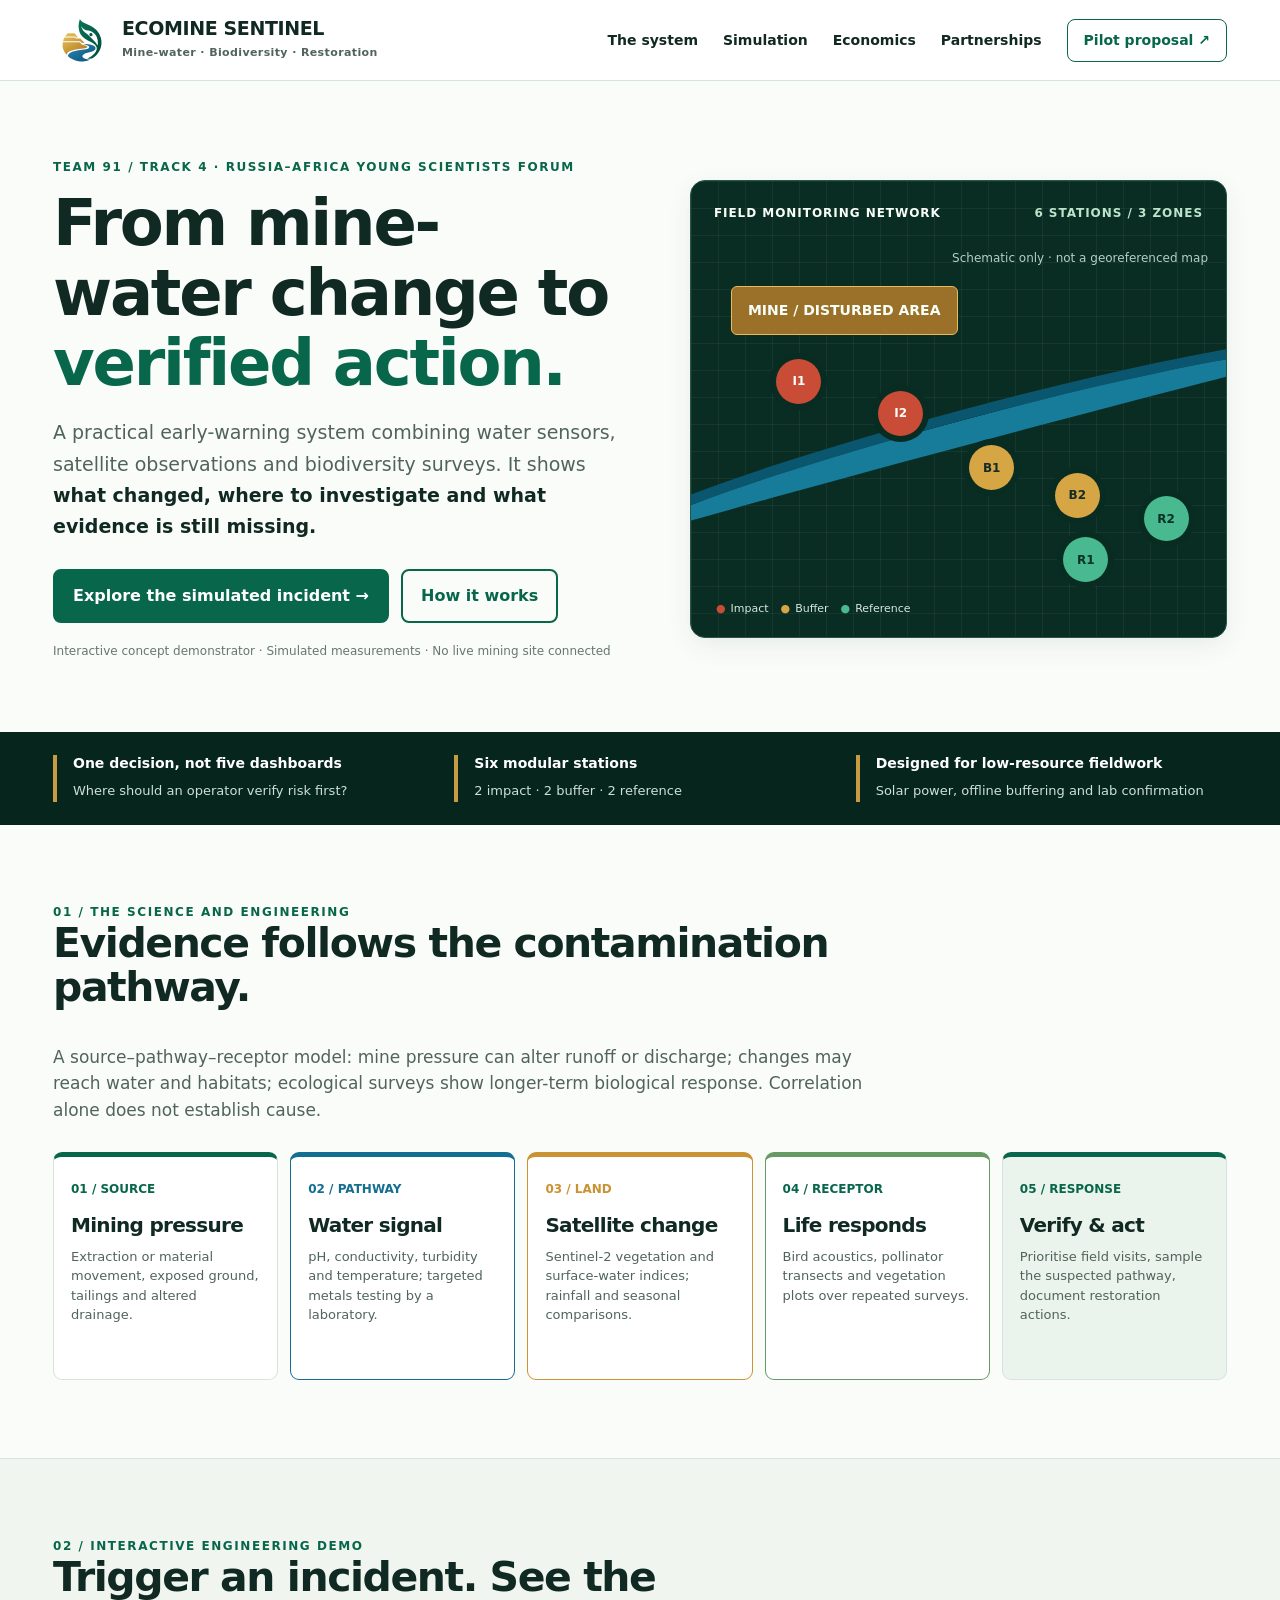
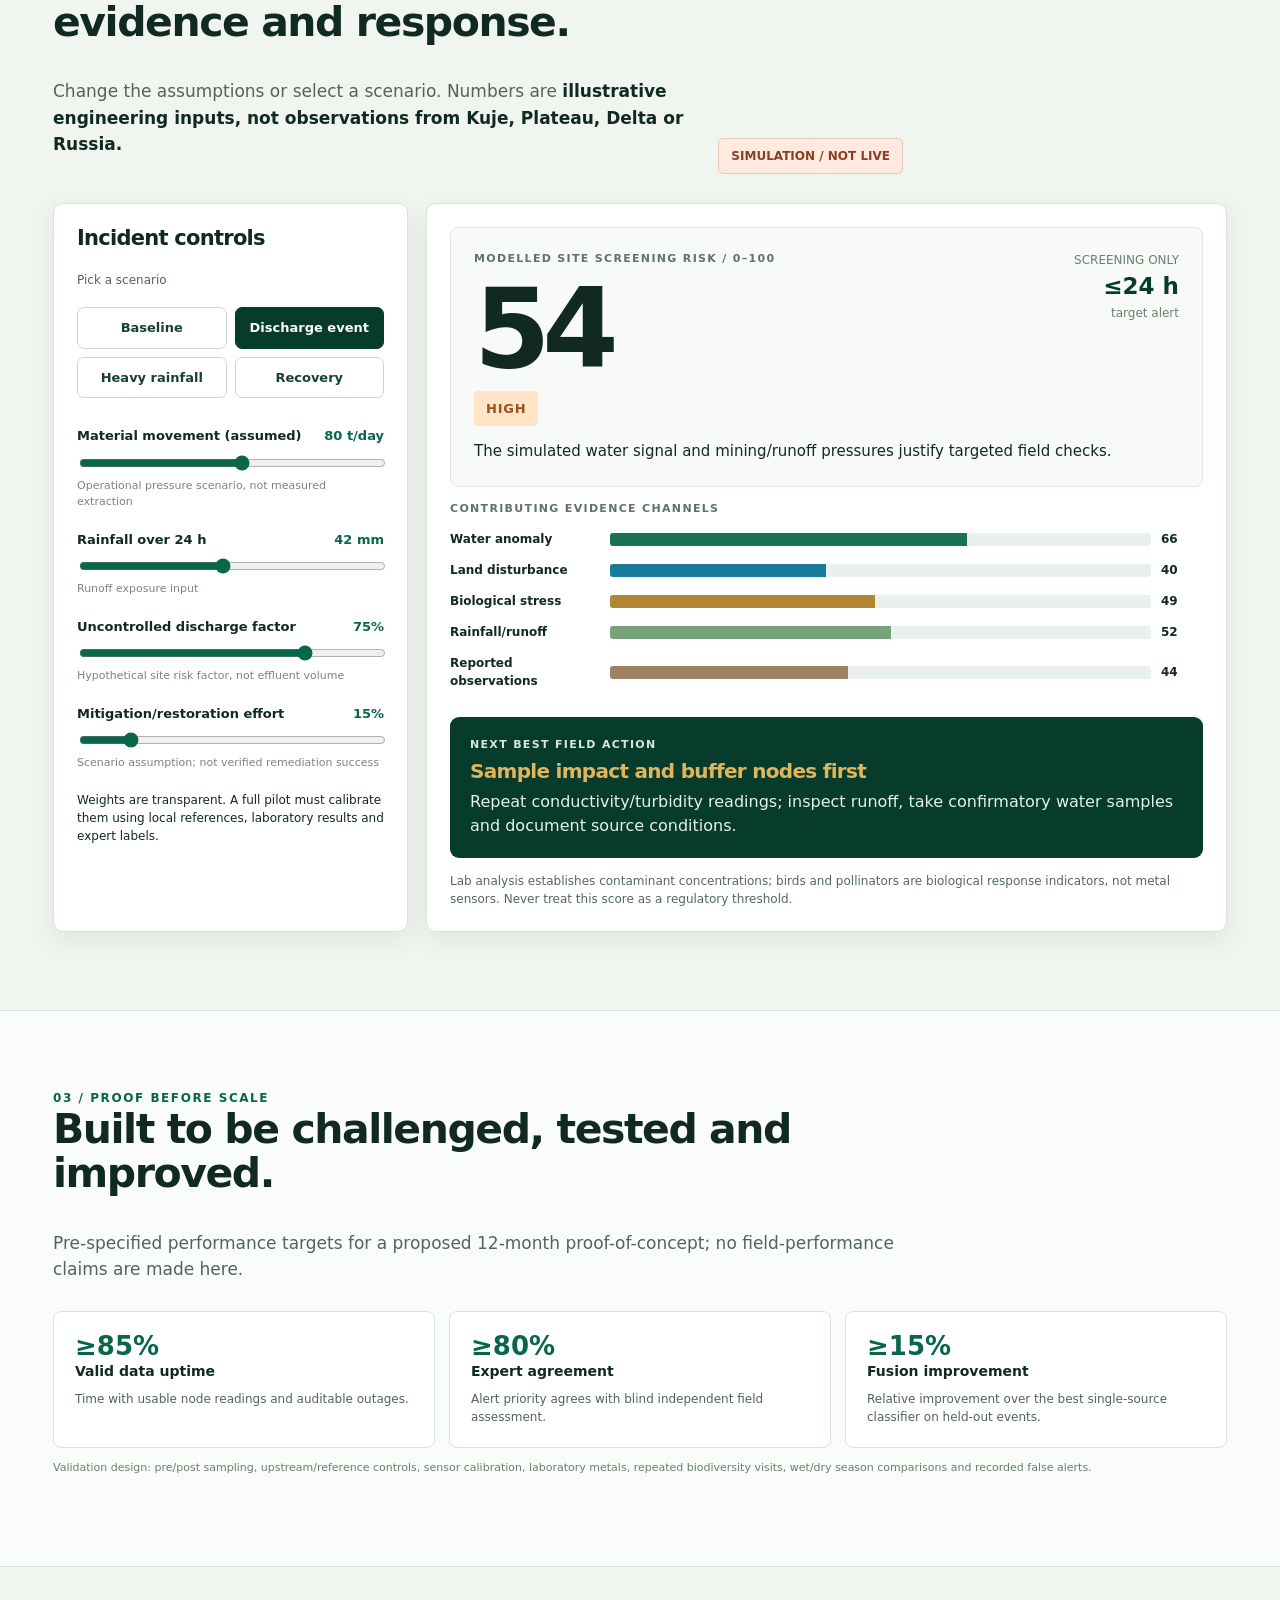
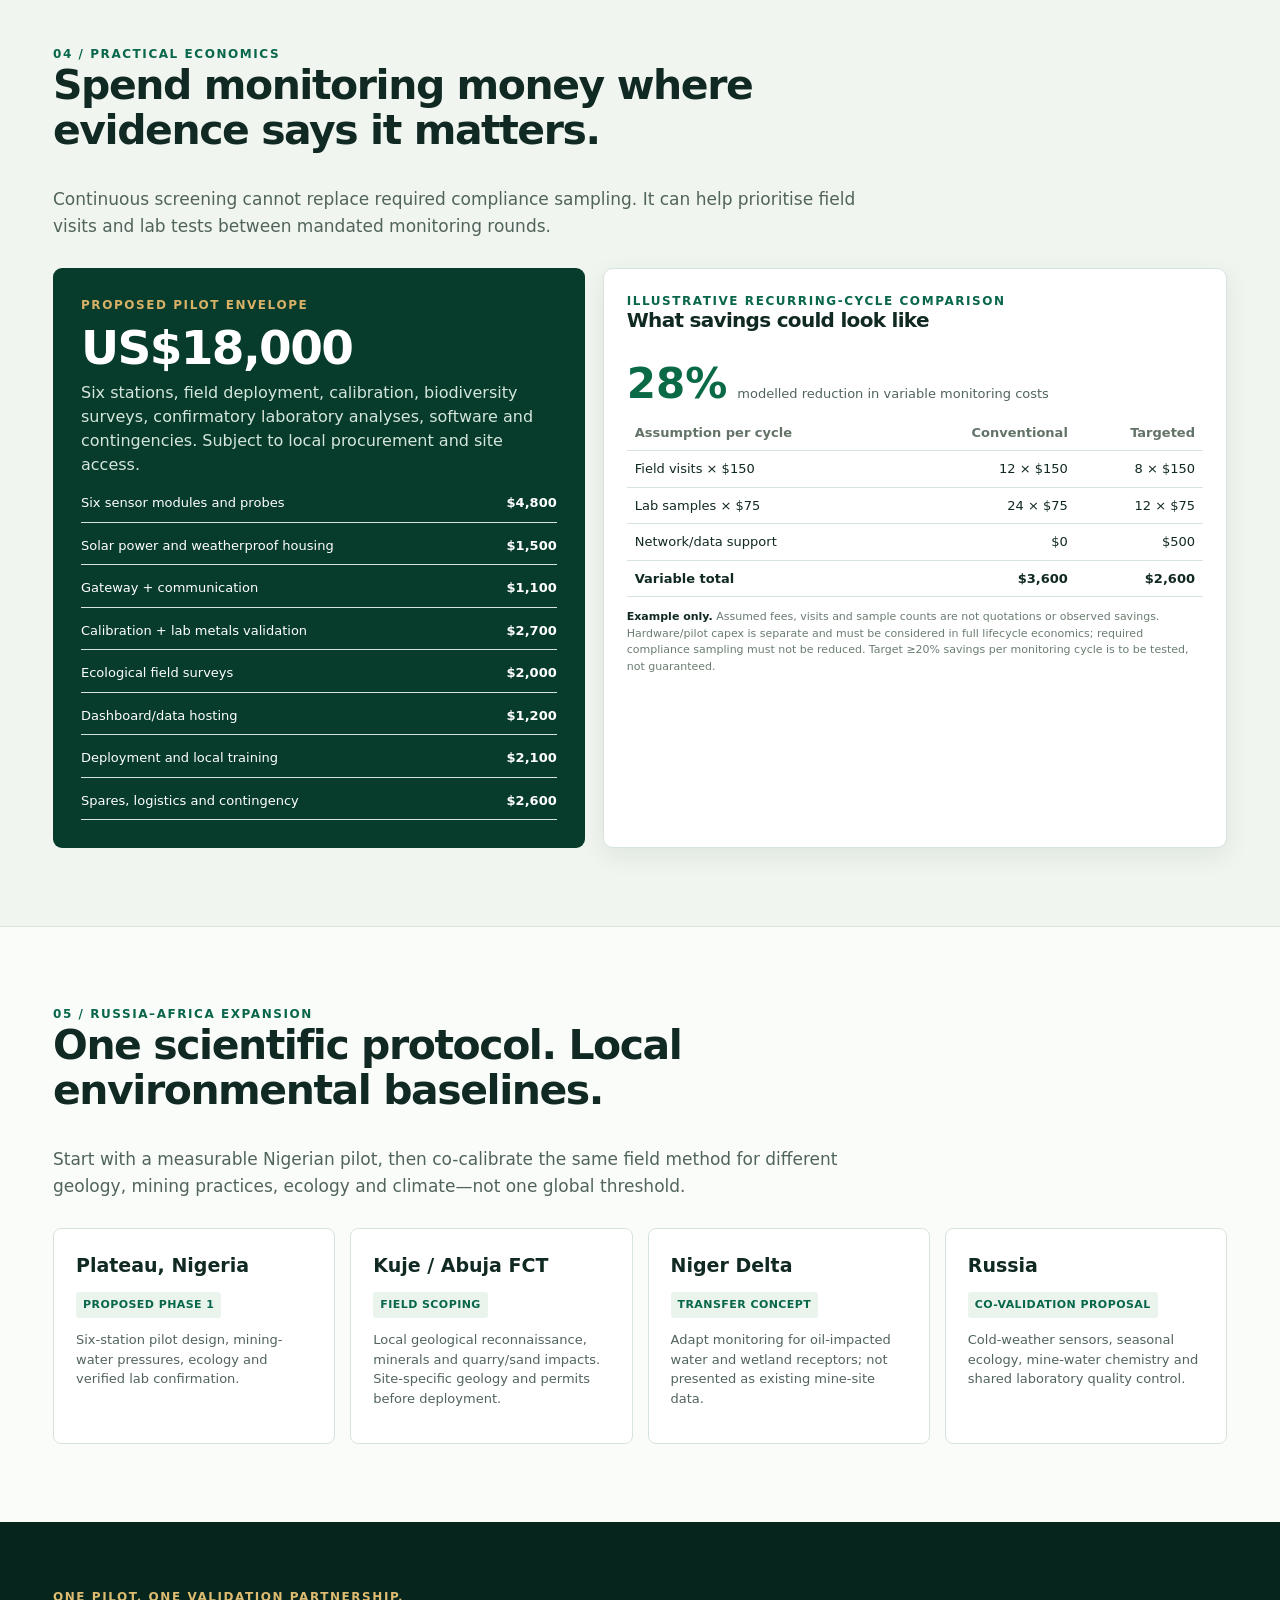
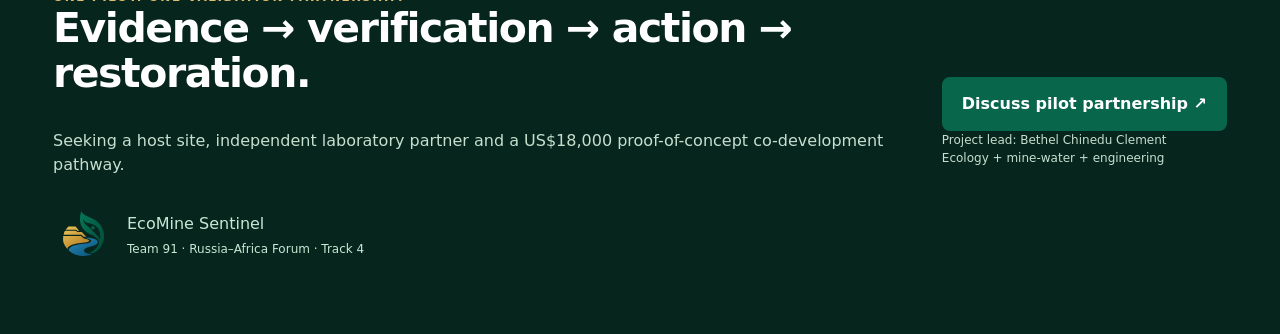
==== eco/index.html @ 43288d8c "Add short /eco path to improved EcoMine Sentinel product experience" ====
<!doctype html>
<html lang="en"><head><meta charset="utf-8"><meta name="viewport" content="width=device-width, initial-scale=1"><meta name="theme-color" content="#063727"><meta name="description" content="EcoMine Sentinel: mine-water, biodiversity and restoration early warning. Explore a transparent simulated pilot incident and validation plan."><title>EcoMine Sentinel | Evidence to Action</title>
<style>
:root{--ink:#112923;--pine:#073b2b;--deep:#06251d;--green:#08664b;--blue:#146d92;--gold:#ca9232;--line:#d7e3dd;--muted:#51645b;--paper:#fafcf9;--wash:#f0f5ef;--white:#fff;--red:#ad4132;--amber:#a56c1a;--shadow:0 8px 26px #092f1c13}
*{box-sizing:border-box}html{scroll-behavior:smooth}body{margin:0;background:var(--paper);color:var(--ink);font:16px/1.5 system-ui,-apple-system,"Segoe UI",sans-serif}button,input,select{font:inherit}button{cursor:pointer}a{color:inherit}h1,h2,h3,p{margin-top:0}h1,h2,h3{letter-spacing:-.035em;line-height:1.09}h1{font-size:clamp(42px,5vw,72px);max-width:800px;font-weight:850}h2{font-size:clamp(31px,3.2vw,46px);font-weight:850}h3{font-size:20px;font-weight:850}p{color:var(--muted)}strong{color:var(--ink)}.wrap{max-width:1230px;margin:auto;padding-left:28px;padding-right:28px}.eyebrow{font-size:12px;color:var(--green);font-weight:850;letter-spacing:.13em;text-transform:uppercase}.skip{position:absolute;top:-50px;left:10px;background:#fff;padding:8px;z-index:100}.skip:focus{top:8px}.header{background:#fff;border-bottom:1px solid var(--line);position:sticky;top:0;z-index:20}.navinner{display:flex;align-items:center;justify-content:space-between;gap:24px;min-height:80px}.brand{display:flex;gap:12px;align-items:center;text-decoration:none}.brandmark{height:57px;width:57px;display:block;object-fit:contain}.brandmark svg{width:100%;height:100%;display:block}.brandname{font-weight:900;letter-spacing:-.02em;font-size:19px;line-height:1.05}.brandsub{display:block;font-size:11px;font-weight:650;color:var(--muted);margin-top:6px;letter-spacing:.035em}.navlinks{display:flex;gap:25px;align-items:center}.navlinks a{font-size:14px;font-weight:760;text-decoration:none}.navlinks a:hover,.navlinks a:focus{color:var(--green)}.navcta{border:1px solid var(--green);padding:10px 16px;border-radius:8px!important;color:var(--green)}.hero{padding-top:77px;padding-bottom:72px;display:grid;grid-template-columns:1.04fr .96fr;gap:55px;align-items:center}.hero h1{margin:13px 0 19px}.hero h1 em{font-style:normal;color:var(--green)}.lead{font-size:19px;line-height:1.65;max-width:610px}.actions{display:flex;flex-wrap:wrap;gap:12px;margin-top:26px}.button{display:inline-flex;align-items:center;justify-content:center;gap:10px;text-decoration:none;border-radius:8px;font-weight:800;border:2px solid var(--green);padding:13px 18px;min-height:50px;transition:.15s ease}.button.primary{color:#fff;background:var(--green)}.button.secondary{background:transparent;color:var(--green)}.button:hover,.button:focus{filter:brightness(.91);transform:translateY(-1px)}.disclosure{font-size:12px;color:#65786b;margin-top:19px}.blueprint{position:relative;background:#092c23;border-radius:15px;min-height:458px;padding:23px;overflow:hidden;color:#f8fff8;border:1px solid #245946;box-shadow:var(--shadow)}.blueprint::before{content:'';position:absolute;inset:0;background-image:linear-gradient(#ffffff0d 1px,transparent 1px),linear-gradient(90deg,#ffffff0d 1px,transparent 1px);background-size:27px 27px}.bphead{position:relative;z-index:1;display:flex;justify-content:space-between;gap:16px;font-size:12px;letter-spacing:.08em;font-weight:760}.bphead span:last-child{color:#bbe5ca}.stream{position:absolute;left:-14%;width:134%;top:52%;height:58px;border-radius:50%;border-top:25px solid #177b9a;transform:rotate(-15deg);box-shadow:0 -10px 0 #0a566e}.minebadge{position:absolute;top:105px;left:40px;background:#9b7028;padding:13px 16px;border:1px solid #e8ba5e;font-weight:850;border-radius:6px;font-size:14px}.node{position:absolute;width:45px;height:45px;border-radius:50%;display:grid;place-items:center;font-weight:900;font-size:12px;box-shadow:0 0 0 6px #082c22}.ni{background:#c84c36}.nb{background:#d6a644;color:#162c26}.nr{background:#49b98f;color:#093326}.i1{left:16%;top:39%}.i2{left:35%;top:46%}.b1{left:52%;top:58%}.b2{left:68%;top:64%}.r1{right:22%;bottom:12%}.r2{right:7%;bottom:21%}.legend{position:absolute;left:25px;bottom:19px;display:flex;gap:12px;flex-wrap:wrap;font-size:11px;color:#d6e9e0}.legend span::before{content:'●';margin-right:5px}.legend .li::before{color:#c84c36}.legend .lb::before{color:#d6a644}.legend .lr::before{color:#49b98f}.bpnote{position:absolute;right:18px;top:68px;color:#b5cfc3;font-size:12px}.strip{background:var(--deep);padding:23px 0}.strip .wrap{display:grid;grid-template-columns:repeat(3,1fr);gap:30px}.stat{color:#fff;border-left:4px solid #c79b42;padding-left:16px}.stat b{display:block;font-size:14px;line-height:1.15;margin-bottom:7px}.stat span{color:#cee1d6;font-size:13px}.section{padding-top:78px;padding-bottom:78px}.sectionhead{max-width:850px;margin-bottom:29px}.sectionhead p{font-size:17px;line-height:1.55}.flow{display:grid;grid-template-columns:repeat(5,minmax(0,1fr));gap:12px}.step{background:#fff;border:1px solid var(--line);border-top:5px solid var(--green);padding:19px 17px 22px;border-radius:9px;min-height:228px}.step .number{font-size:12px;font-weight:900;color:var(--green)}.step h3{margin:15px 0 10px;font-size:20px}.step p{font-size:13px;margin:0}.step.water{border-color:var(--blue)}.step.water .number{color:var(--blue)}.step.land{border-color:var(--gold)}.step.land .number{color:var(--gold)}.step.life{border-color:#659a65}.step.actioncard{background:#eaf3ec}.surface{background:var(--wash);border-top:1px solid var(--line);border-bottom:1px solid var(--line)}.demoheads{display:flex;justify-content:space-between;gap:30px;align-items:end}.pill{background:#ffeadf;color:#8a3f25;border:1px solid #e8c9b8;font-weight:850;padding:8px 12px;border-radius:5px;font-size:12px;white-space:nowrap}.dashboard{display:grid;grid-template-columns:355px 1fr;gap:18px}.panel{background:#fff;border:1px solid var(--line);border-radius:10px;padding:23px;box-shadow:var(--shadow)}.controls h3{font-size:21px}.presetbuttons{display:grid;grid-template-columns:1fr 1fr;gap:8px;margin:18px 0 28px}.presetbuttons button{padding:10px 8px;border:1px solid #c7d7cd;background:#fff;color:#17402f;font-size:13px;font-weight:800;border-radius:7px}.presetbuttons button.active,.presetbuttons button[aria-pressed=true]{background:var(--pine);color:#fff;border-color:var(--pine)}.control{margin-bottom:19px}.control label{display:flex;justify-content:space-between;gap:10px;font-size:13px;font-weight:780;margin-bottom:7px}.control output{color:var(--green);font-weight:900}.control input{width:100%;accent-color:var(--green);cursor:pointer}.control small{display:block;color:#78867d;font-size:11px}.result{display:grid;grid-template-columns:1fr 1fr;gap:14px}.riskmain{border:1px solid #e0e9df;background:#f7faf6;border-radius:8px;padding:23px;grid-column:1/-1;display:grid;grid-template-columns:1fr auto;gap:14px;align-items:start}.resultlabel{font-weight:870;color:#617268;text-transform:uppercase;letter-spacing:.12em;font-size:11px}.score{font-size:clamp(68px,9vw,110px);letter-spacing:-.075em;font-weight:880;line-height:1;margin:6px 0 7px}.level{display:inline-block;border-radius:4px;font-weight:900;font-size:13px;padding:8px 12px;letter-spacing:.06em}.level.low{background:#e4f6ea;color:#0f673e}.level.moderate{background:#fff1c8;color:#8a5d12}.level.high{background:#ffe4c8;color:#9d521b}.level.critical{background:#f8d8d3;color:#a32222}.riskdesc{grid-column:1/-1;font-size:15px;color:var(--ink);margin:0;max-width:690px}.riskkey{font-size:12px;color:#6b7f73;align-self:start;text-align:right}.riskkey strong{display:block;font-size:23px;color:var(--pine)}.barchart{grid-column:1/-1}.metric{display:grid;grid-template-columns:150px 1fr 42px;gap:10px;align-items:center;margin:13px 0;font-size:12px;font-weight:760}.meter{height:13px;background:#eaf0eb;border-radius:3px;overflow:hidden}.meter>i{display:block;height:100%;background:#197350;transition:width .2s}.metric:nth-child(2) .meter>i{background:#197b9a}.metric:nth-child(3) .meter>i{background:#b08632}.metric:nth-child(4) .meter>i{background:#78a378}.metric:nth-child(5) .meter>i{background:#9e8161}.decision{background:#073b2b;color:#fff;padding:20px;border-radius:9px;grid-column:1/-1}.decision h3{color:#e0b55b;margin:7px 0}.decision p{color:#e4f2e9;margin:0}.guardrail{grid-column:1/-1;color:#53685c;font-size:12px;margin:0}.facts{display:grid;grid-template-columns:repeat(3,1fr);gap:14px}.fact{border:1px solid var(--line);background:white;padding:21px;border-radius:8px}.fact b{display:block;font-size:26px;line-height:1;color:var(--green)}.fact strong{font-size:14px}.fact p{font-size:12px;margin:7px 0 0}.econ{display:grid;grid-template-columns:.92fr 1.08fr;gap:18px}.budgettop{background:#073b2b;color:white;border-radius:9px;padding:28px}.budgettop .eyebrow{color:#d8b166}.budgettop h2{font-size:47px;margin:8px 0}.budgettop p{color:#d5e6dc}.rows{display:grid;gap:13px}.budgetrow{display:flex;justify-content:space-between;padding-bottom:9px;border-bottom:1px solid var(--line);gap:15px;font-size:13px}.budgetrow b{white-space:nowrap}.savings{display:flex;align-items:baseline;gap:10px}.savings b{color:#0a6a46;font-size:42px}.savings span{font-size:13px;color:var(--muted)}.comparison{width:100%;border-collapse:collapse;font-size:13px}.comparison th{text-align:left;color:#637368}.comparison th,.comparison td{padding:8px;border-bottom:1px solid var(--line)}.comparison th:not(:first-child),.comparison td:not(:first-child){text-align:right}.footnote{font-size:11px;color:#6a7d70;margin-top:12px}.locations{display:grid;grid-template-columns:repeat(4,1fr);gap:15px}.location{border:1px solid var(--line);background:#fff;padding:22px;border-radius:8px}.location strong{font-size:19px}.location .tag{display:inline-block;font-size:11px;letter-spacing:.04em;font-weight:900;background:#eaf4ed;color:var(--green);padding:5px 7px;border-radius:3px;margin:12px 0}.location p{font-size:13px}.footer{background:var(--deep);padding:66px 0;color:#fff}.footer h2{color:white;max-width:780px}.footer p{color:#c6dfcf}.footgrid{display:grid;grid-template-columns:1fr auto;gap:30px;align-items:center}.footbrand{display:flex;gap:10px;align-items:center;margin-top:27px;color:#c8e7d5}.footbrand svg{height:60px;width:60px}.small{font-size:12px}.printonly{display:none}
@media(max-width:1100px){.flow{grid-template-columns:repeat(3,1fr)}.locations{grid-template-columns:1fr 1fr}.hero{gap:26px}.blueprint{min-height:430px}.navlinks{gap:13px}}@media(max-width:780px){.wrap{padding-left:18px;padding-right:18px}.navinner{min-height:72px}.navlinks{display:none}.hero{padding-top:44px;grid-template-columns:1fr;gap:25px}.hero h1{font-size:clamp(37px,9.5vw,60px)}.blueprint{min-height:370px}.bpnote{display:none}.strip .wrap{grid-template-columns:1fr;gap:20px}.section{padding-top:48px;padding-bottom:50px}.flow,.dashboard,.econ,.locations,.facts{grid-template-columns:1fr}.step{min-height:unset}.demoheads{align-items:start;flex-direction:column}.result{grid-template-columns:1fr}.riskmain{grid-template-columns:1fr auto}.score{font-size:74px}.footgrid{grid-template-columns:1fr}.metric{grid-template-columns:100px 1fr 28px}.brandname{font-size:16px}.brandsub{font-size:10px}.brandmark{width:50px;height:50px}}
@media(prefers-reduced-motion:reduce){html{scroll-behavior:auto}*{transition:none!important}}@media print{.header{position:relative}.presetbuttons,.controls input{display:none}.hero{page-break-after:always}.section{break-inside:avoid}}
</style></head><body>
<a class="skip" href="#main">Skip to content</a><header class="header"><div class="wrap navinner"><a href="#home" class="brand"><div class="brandmark" aria-hidden="true"><svg xmlns="http://www.w3.org/2000/svg" viewBox="0 0 512 512" role="img" aria-label="EcoMine Sentinel leaf, mine and river emblem">
<defs><linearGradient id="gold" x1="0" x2=".8" y1="0" y2="1"><stop stop-color="#EAC65C"/><stop offset="1" stop-color="#B47B22"/></linearGradient><linearGradient id="blue" x1=".15" y1=".1" x2="1" y2="1"><stop stop-color="#2683B1"/><stop offset="1" stop-color="#065074"/></linearGradient><linearGradient id="green" x1="0" y1=".1" x2="1" y2="1"><stop stop-color="#067455"/><stop offset="1" stop-color="#004A3A"/></linearGradient></defs>
<path fill="url(#gold)" fill-rule="evenodd" d="M87 274 L86 312 L90 331 L103 359 L122 383 L128 370 L138 360 L162 347 L203 336 L287 326 L301 322 L309 316 L308 310 L297 303 L263 294 L238 272 L88 272Z M90 263 L242 263 L261 279 L284 279 L246 239 L208 239 L194 229 L103 229 L96 242Z M108 220 L197 220 L211 230 L223 229 L193 191 L131 191Z"/>
<path fill="url(#blue)" fill-rule="evenodd" d="M381 318 L378 313 L366 303 L343 294 L304 288 L269 288 L294 294 L316 303 L325 312 L324 321 L315 329 L296 335 L227 343 L179 354 L159 363 L144 374 L138 381 L133 395 L150 410 L171 423 L196 434 L217 440 L245 444 L268 444 L309 437 L334 427 L315 427 L304 425 L277 415 L265 403 L264 397 L267 389 L274 381 L292 371 L345 357 L366 348 L379 336 L382 328Z"/>
<path fill="url(#green)" fill-rule="evenodd" d="M241 65 L233 94 L230 120 L230 138 L235 169 L241 186 L249 201 L264 220 L282 236 L309 253 L345 271 L370 288 L383 301 L392 317 L393 333 L391 341 L384 356 L373 372 L361 385 L345 398 L331 407 L307 418 L330 420 L350 417 L374 401 L395 381 L412 358 L423 337 L430 317 L435 290 L435 258 L429 228 L414 193 L394 166 L377 150 L355 134 L336 123 L292 104 L268 91 L257 83Z M257 131 L267 145 L279 155 L297 163 L319 167 L342 174 L363 186 L376 198 L387 213 L393 225 L401 252 L403 285 L400 302 L386 279 L377 268 L312 203 L286 182 L272 168 L260 148 L256 134Z M339 188 L332 191 L328 195 L326 206 L330 214 L338 218 L344 218 L349 216 L354 211 L356 202 L350 191Z"/>
</svg></div><div><div class="brandname">ECOMINE SENTINEL</div><span class="brandsub">Mine-water · Biodiversity · Restoration</span></div></a><nav class="navlinks" aria-label="Main navigation"><a href="#system">The system</a><a href="#demo">Simulation</a><a href="#economics">Economics</a><a href="#partnerships">Partnerships</a><a href="#next" class="navcta">Pilot proposal ↗</a></nav></div></header>
<main id="main"><section class="wrap hero" id="home"><div><div class="eyebrow">TEAM 91 / TRACK 4 · RUSSIA–AFRICA YOUNG SCIENTISTS FORUM</div><h1>From mine-water change to <em>verified action.</em></h1><p class="lead">A practical early-warning system combining water sensors, satellite observations and biodiversity surveys. It shows <strong>what changed, where to investigate and what evidence is still missing.</strong></p><div class="actions"><a href="#demo" class="button primary">Explore the simulated incident →</a><a href="#system" class="button secondary">How it works</a></div><div class="disclosure">Interactive concept demonstrator · Simulated measurements · No live mining site connected</div></div><div class="blueprint" role="img" aria-label="Concept plan: two impact nodes near the mine, two buffer nodes and two reference nodes along an illustrative river corridor"><div class="bphead"><span>FIELD MONITORING NETWORK</span><span>6 STATIONS / 3 ZONES</span></div><div class="stream"></div><div class="minebadge">MINE / DISTURBED AREA</div><div class="node ni i1">I1</div><div class="node ni i2">I2</div><div class="node nb b1">B1</div><div class="node nb b2">B2</div><div class="node nr r1">R1</div><div class="node nr r2">R2</div><div class="legend"><span class="li">Impact</span><span class="lb">Buffer</span><span class="lr">Reference</span></div><div class="bpnote">Schematic only · not a georeferenced map</div></div></section>
<div class="strip"><div class="wrap"><div class="stat"><b>One decision, not five dashboards</b><span>Where should an operator verify risk first?</span></div><div class="stat"><b>Six modular stations</b><span>2 impact · 2 buffer · 2 reference</span></div><div class="stat"><b>Designed for low-resource fieldwork</b><span>Solar power, offline buffering and lab confirmation</span></div></div></div>
<section class="wrap section" id="system"><div class="sectionhead"><div class="eyebrow">01 / THE SCIENCE AND ENGINEERING</div><h2>Evidence follows the contamination pathway.</h2><p>A source–pathway–receptor model: mine pressure can alter runoff or discharge; changes may reach water and habitats; ecological surveys show longer-term biological response. Correlation alone does not establish cause.</p></div><div class="flow"><div class="step"><span class="number">01 / SOURCE</span><h3>Mining pressure</h3><p>Extraction or material movement, exposed ground, tailings and altered drainage.</p></div><div class="step water"><span class="number">02 / PATHWAY</span><h3>Water signal</h3><p>pH, conductivity, turbidity and temperature; targeted metals testing by a laboratory.</p></div><div class="step land"><span class="number">03 / LAND</span><h3>Satellite change</h3><p>Sentinel-2 vegetation and surface-water indices; rainfall and seasonal comparisons.</p></div><div class="step life"><span class="number">04 / RECEPTOR</span><h3>Life responds</h3><p>Bird acoustics, pollinator transects and vegetation plots over repeated surveys.</p></div><div class="step actioncard"><span class="number">05 / RESPONSE</span><h3>Verify & act</h3><p>Prioritise field visits, sample the suspected pathway, document restoration actions.</p></div></div></section>
<section class="section surface" id="demo"><div class="wrap"><div class="sectionhead demoheads"><div><div class="eyebrow">02 / INTERACTIVE ENGINEERING DEMO</div><h2>Trigger an incident. See the evidence and response.</h2><p>Change the assumptions or select a scenario. Numbers are <strong>illustrative engineering inputs, not observations from Kuje, Plateau, Delta or Russia.</strong></p></div><span class="pill">SIMULATION / NOT LIVE</span></div><div class="dashboard"><div class="panel controls"><h3>Incident controls</h3><p class="small">Pick a scenario</p><div class="presetbuttons" role="group" aria-label="Simulated scenarios"><button type="button" data-preset="baseline" aria-pressed="false">Baseline</button><button type="button" data-preset="incident" aria-pressed="true" class="active">Discharge event</button><button type="button" data-preset="storm" aria-pressed="false">Heavy rainfall</button><button type="button" data-preset="recovery" aria-pressed="false">Recovery</button></div><div class="control"><label for="activity">Material movement (assumed) <output id="actout">80 t/day</output></label><input id="activity" type="range" min="0" max="150" step="5" value="80"><small>Operational pressure scenario, not measured extraction</small></div><div class="control"><label for="rainfall">Rainfall over 24 h <output id="rainout">42 mm</output></label><input id="rainfall" type="range" min="0" max="90" step="2" value="42"><small>Runoff exposure input</small></div><div class="control"><label for="discharge">Uncontrolled discharge factor <output id="disout">75%</output></label><input id="discharge" type="range" min="0" max="100" step="5" value="75"><small>Hypothetical site risk factor, not effluent volume</small></div><div class="control"><label for="recovery">Mitigation/restoration effort <output id="recout">15%</output></label><input id="recovery" type="range" min="0" max="100" step="5" value="15"><small>Scenario assumption; not verified remediation success</small></div><div class="small">Weights are transparent. A full pilot must calibrate them using local references, laboratory results and expert labels.</div></div>
<div class="panel result" aria-live="polite"><div class="riskmain"><div><div class="resultlabel">Modelled site screening risk / 0–100</div><div class="score" id="score">—</div><span class="level high" id="tier">HIGH</span></div><div class="riskkey">SCREENING ONLY<strong id="clock">≤24 h</strong>target alert</div><p id="interpretation" class="riskdesc">Loading scenario interpretation...</p></div><div class="barchart"><div class="resultlabel">Contributing evidence channels</div><div id="metricbars"></div></div><div class="decision"><div class="resultlabel" style="color:#d5e9d9">NEXT BEST FIELD ACTION</div><h3 id="recommendation">—</h3><p id="proof">—</p></div><p class="guardrail">Lab analysis establishes contaminant concentrations; birds and pollinators are biological response indicators, not metal sensors. Never treat this score as a regulatory threshold.</p></div></div></div></section>
<section class="wrap section" id="validation"><div class="sectionhead"><div class="eyebrow">03 / PROOF BEFORE SCALE</div><h2>Built to be challenged, tested and improved.</h2><p>Pre-specified performance targets for a proposed 12-month proof-of-concept; no field-performance claims are made here.</p></div><div class="facts"><div class="fact"><b>≥85%</b><strong>Valid data uptime</strong><p>Time with usable node readings and auditable outages.</p></div><div class="fact"><b>≥80%</b><strong>Expert agreement</strong><p>Alert priority agrees with blind independent field assessment.</p></div><div class="fact"><b>≥15%</b><strong>Fusion improvement</strong><p>Relative improvement over the best single-source classifier on held-out events.</p></div></div><p class="footnote">Validation design: pre/post sampling, upstream/reference controls, sensor calibration, laboratory metals, repeated biodiversity visits, wet/dry season comparisons and recorded false alerts.</p></section>
<section class="section surface" id="economics"><div class="wrap"><div class="sectionhead"><div class="eyebrow">04 / PRACTICAL ECONOMICS</div><h2>Spend monitoring money where evidence says it matters.</h2><p>Continuous screening cannot replace required compliance sampling. It can help prioritise field visits and lab tests between mandated monitoring rounds.</p></div><div class="econ"><div class="budgettop"><div class="eyebrow">PROPOSED PILOT ENVELOPE</div><h2>US$18,000</h2><p>Six stations, field deployment, calibration, biodiversity surveys, confirmatory laboratory analyses, software and contingencies. Subject to local procurement and site access.</p><div class="rows"><div class="budgetrow"><span>Six sensor modules and probes</span><b>$4,800</b></div><div class="budgetrow"><span>Solar power and weatherproof housing</span><b>$1,500</b></div><div class="budgetrow"><span>Gateway + communication</span><b>$1,100</b></div><div class="budgetrow"><span>Calibration + lab metals validation</span><b>$2,700</b></div><div class="budgetrow"><span>Ecological field surveys</span><b>$2,000</b></div><div class="budgetrow"><span>Dashboard/data hosting</span><b>$1,200</b></div><div class="budgetrow"><span>Deployment and local training</span><b>$2,100</b></div><div class="budgetrow"><span>Spares, logistics and contingency</span><b>$2,600</b></div></div></div><div class="panel"><div class="eyebrow">ILLUSTRATIVE RECURRING-CYCLE COMPARISON</div><h3>What savings could look like</h3><div class="savings"><b>28%</b><span>modelled reduction in variable monitoring costs</span></div><table class="comparison"><thead><tr><th>Assumption per cycle</th><th>Conventional</th><th>Targeted</th></tr></thead><tbody><tr><td>Field visits × $150</td><td>12 × $150</td><td>8 × $150</td></tr><tr><td>Lab samples × $75</td><td>24 × $75</td><td>12 × $75</td></tr><tr><td>Network/data support</td><td>$0</td><td>$500</td></tr><tr><td><strong>Variable total</strong></td><td><strong>$3,600</strong></td><td><strong>$2,600</strong></td></tr></tbody></table><p class="footnote"><strong>Example only.</strong> Assumed fees, visits and sample counts are not quotations or observed savings. Hardware/pilot capex is separate and must be considered in full lifecycle economics; required compliance sampling must not be reduced. Target ≥20% savings per monitoring cycle is to be tested, not guaranteed.</p></div></div></div></section>
<section class="wrap section" id="partnerships"><div class="sectionhead"><div class="eyebrow">05 / RUSSIA–AFRICA EXPANSION</div><h2>One scientific protocol. Local environmental baselines.</h2><p>Start with a measurable Nigerian pilot, then co-calibrate the same field method for different geology, mining practices, ecology and climate—not one global threshold.</p></div><div class="locations"><div class="location"><strong>Plateau, Nigeria</strong><div class="tag">PROPOSED PHASE 1</div><p>Six-station pilot design, mining-water pressures, ecology and verified lab confirmation.</p></div><div class="location"><strong>Kuje / Abuja FCT</strong><div class="tag">FIELD SCOPING</div><p>Local geological reconnaissance, minerals and quarry/sand impacts. Site-specific geology and permits before deployment.</p></div><div class="location"><strong>Niger Delta</strong><div class="tag">TRANSFER CONCEPT</div><p>Adapt monitoring for oil-impacted water and wetland receptors; not presented as existing mine-site data.</p></div><div class="location"><strong>Russia</strong><div class="tag">CO-VALIDATION PROPOSAL</div><p>Cold-weather sensors, seasonal ecology, mine-water chemistry and shared laboratory quality control.</p></div></div></section>
<section class="footer" id="next"><div class="wrap footgrid"><div><div class="eyebrow" style="color:#ddbb70">ONE PILOT. ONE VALIDATION PARTNERSHIP.</div><h2>Evidence → verification → action → restoration.</h2><p>Seeking a host site, independent laboratory partner and a US$18,000 proof-of-concept co-development pathway.</p><div class="footbrand"><div style="height:64px;width:64px"><svg xmlns="http://www.w3.org/2000/svg" viewBox="0 0 512 512" role="img" aria-label="EcoMine Sentinel leaf, mine and river emblem">
<defs><linearGradient id="gold-footer" x1="0" x2=".8" y1="0" y2="1"><stop stop-color="#EAC65C"/><stop offset="1" stop-color="#B47B22"/></linearGradient><linearGradient id="blue-footer" x1=".15" y1=".1" x2="1" y2="1"><stop stop-color="#2683B1"/><stop offset="1" stop-color="#065074"/></linearGradient><linearGradient id="green-footer" x1="0" y1=".1" x2="1" y2="1"><stop stop-color="#067455"/><stop offset="1" stop-color="#004A3A"/></linearGradient></defs>
<path fill="url(#gold-footer)" fill-rule="evenodd" d="M87 274 L86 312 L90 331 L103 359 L122 383 L128 370 L138 360 L162 347 L203 336 L287 326 L301 322 L309 316 L308 310 L297 303 L263 294 L238 272 L88 272Z M90 263 L242 263 L261 279 L284 279 L246 239 L208 239 L194 229 L103 229 L96 242Z M108 220 L197 220 L211 230 L223 229 L193 191 L131 191Z"/>
<path fill="url(#blue-footer)" fill-rule="evenodd" d="M381 318 L378 313 L366 303 L343 294 L304 288 L269 288 L294 294 L316 303 L325 312 L324 321 L315 329 L296 335 L227 343 L179 354 L159 363 L144 374 L138 381 L133 395 L150 410 L171 423 L196 434 L217 440 L245 444 L268 444 L309 437 L334 427 L315 427 L304 425 L277 415 L265 403 L264 397 L267 389 L274 381 L292 371 L345 357 L366 348 L379 336 L382 328Z"/>
<path fill="url(#green-footer)" fill-rule="evenodd" d="M241 65 L233 94 L230 120 L230 138 L235 169 L241 186 L249 201 L264 220 L282 236 L309 253 L345 271 L370 288 L383 301 L392 317 L393 333 L391 341 L384 356 L373 372 L361 385 L345 398 L331 407 L307 418 L330 420 L350 417 L374 401 L395 381 L412 358 L423 337 L430 317 L435 290 L435 258 L429 228 L414 193 L394 166 L377 150 L355 134 L336 123 L292 104 L268 91 L257 83Z M257 131 L267 145 L279 155 L297 163 L319 167 L342 174 L363 186 L376 198 L387 213 L393 225 L401 252 L403 285 L400 302 L386 279 L377 268 L312 203 L286 182 L272 168 L260 148 L256 134Z M339 188 L332 191 L328 195 L326 206 L330 214 L338 218 L344 218 L349 216 L354 211 L356 202 L350 191Z"/>
</svg></div><span>EcoMine Sentinel<br><span class="small">Team 91 · Russia–Africa Forum · Track 4</span></span></div></div><div><a href="mailto:clementsbethel@gmail.com?subject=EcoMine%20Sentinel%20pilot%20partnership" class="button primary">Discuss pilot partnership ↗</a><p class="small">Project lead: Bethel Chinedu Clement<br>Ecology + mine-water + engineering</p></div></div></section></main>
<script>
(()=>{'use strict';
const $=id=>document.getElementById(id);
const el={activity:$('activity'),rainfall:$('rainfall'),discharge:$('discharge'),recovery:$('recovery')};
const presets={baseline:[25,12,10,30],incident:[80,42,75,15],storm:[55,86,40,20],recovery:[45,16,20,82]};
const clamp=n=>Math.max(0,Math.min(100,Math.round(n)));
function render(){const m=+el.activity.value,r=+el.rainfall.value,d=+el.discharge.value,rec=+el.recovery.value;
$('actout').textContent=m+' t/day';$('rainout').textContent=r+' mm';$('disout').textContent=d+'%';$('recout').textContent=rec+'%';
const x={water:clamp(.18*m+.35*r+.54*d-.26*rec),land:clamp(.25*m+.28*r+.16*d-.23*rec),biology:clamp(.22*m+.23*r+.33*d-.20*rec),runoff:clamp(.18*m+.61*r+.20*d-.23*rec),observations:clamp(.15*m+.16*r+.38*d-.19*rec)};
const score=clamp(.40*x.water+.18*x.land+.20*x.biology+.12*x.runoff+.10*x.observations),level=score>=70?'CRITICAL':score>=52?'HIGH':score>=29?'MODERATE':'LOW';
$('score').textContent=score;const tier=$('tier');tier.textContent=level;tier.className='level '+level.toLowerCase();
const readings=[['Water anomaly',x.water],['Land disturbance',x.land],['Biological stress',x.biology],['Rainfall/runoff',x.runoff],['Reported observations',x.observations]];
$('metricbars').innerHTML=readings.map(([name,value])=>'<div class="metric"><span>'+name+'</span><span class="meter"><i style="width:'+value+'%"></i></span><strong>'+value+'</strong></div>').join('');
const decisions={CRITICAL:['Urgent site inspection and controlled sampling','Prioritise the suspected discharge path. Check sensor calibration and take laboratory samples before attributing pollutants.'],HIGH:['Sample impact and buffer nodes first','Repeat conductivity/turbidity readings; inspect runoff, take confirmatory water samples and document source conditions.'],MODERATE:['Repeat buffer-to-reference comparison','Confirm anomalies against rainfall/seasonal baseline before escalating.'],LOW:['Continue scheduled monitoring','Maintain equipment checks and routine biodiversity transects; do not infer remediation success from one score.']};
$('recommendation').textContent=decisions[level][0];$('proof').textContent=decisions[level][1];
$('interpretation').textContent=level==='CRITICAL'?'Multiple stress indicators rise together in this hypothetical scenario. Immediate field verification is prioritised.':level==='HIGH'?'The simulated water signal and mining/runoff pressures justify targeted field checks.':level==='MODERATE'?'There is some divergence from the reference scenario, but a site visit should confirm it.':'The illustrated values are within the demonstration baseline; routine checks continue.';
}
Object.values(el).forEach(i=>i.addEventListener('input',()=>{document.querySelectorAll('[data-preset]').forEach(b=>{b.classList.remove('active');b.setAttribute('aria-pressed','false')});render()}));
document.querySelectorAll('[data-preset]').forEach(b=>b.addEventListener('click',()=>{const vals=presets[b.dataset.preset];['activity','rainfall','discharge','recovery'].forEach((k,i)=>el[k].value=vals[i]);document.querySelectorAll('[data-preset]').forEach(c=>{const active=c===b;c.classList.toggle('active',active);c.setAttribute('aria-pressed',String(active))});render()}));render();})();
</script></body></html>
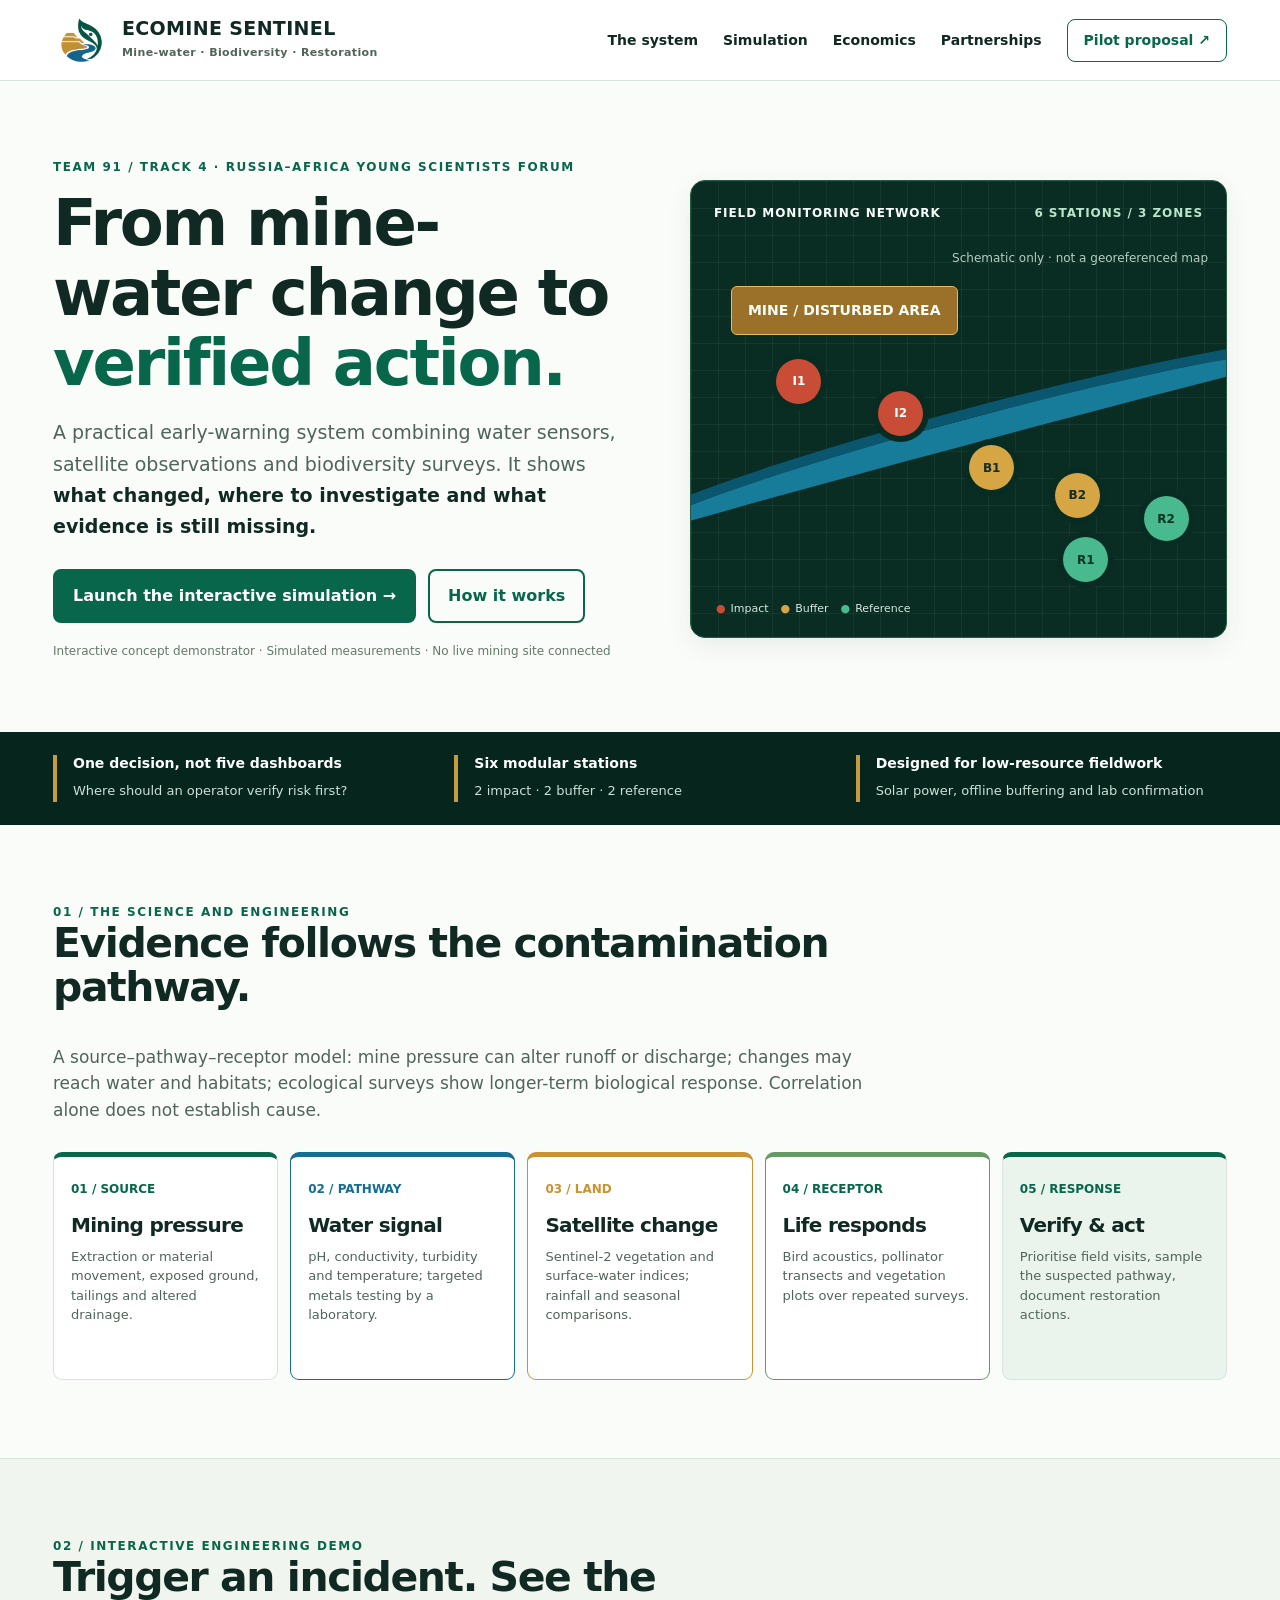
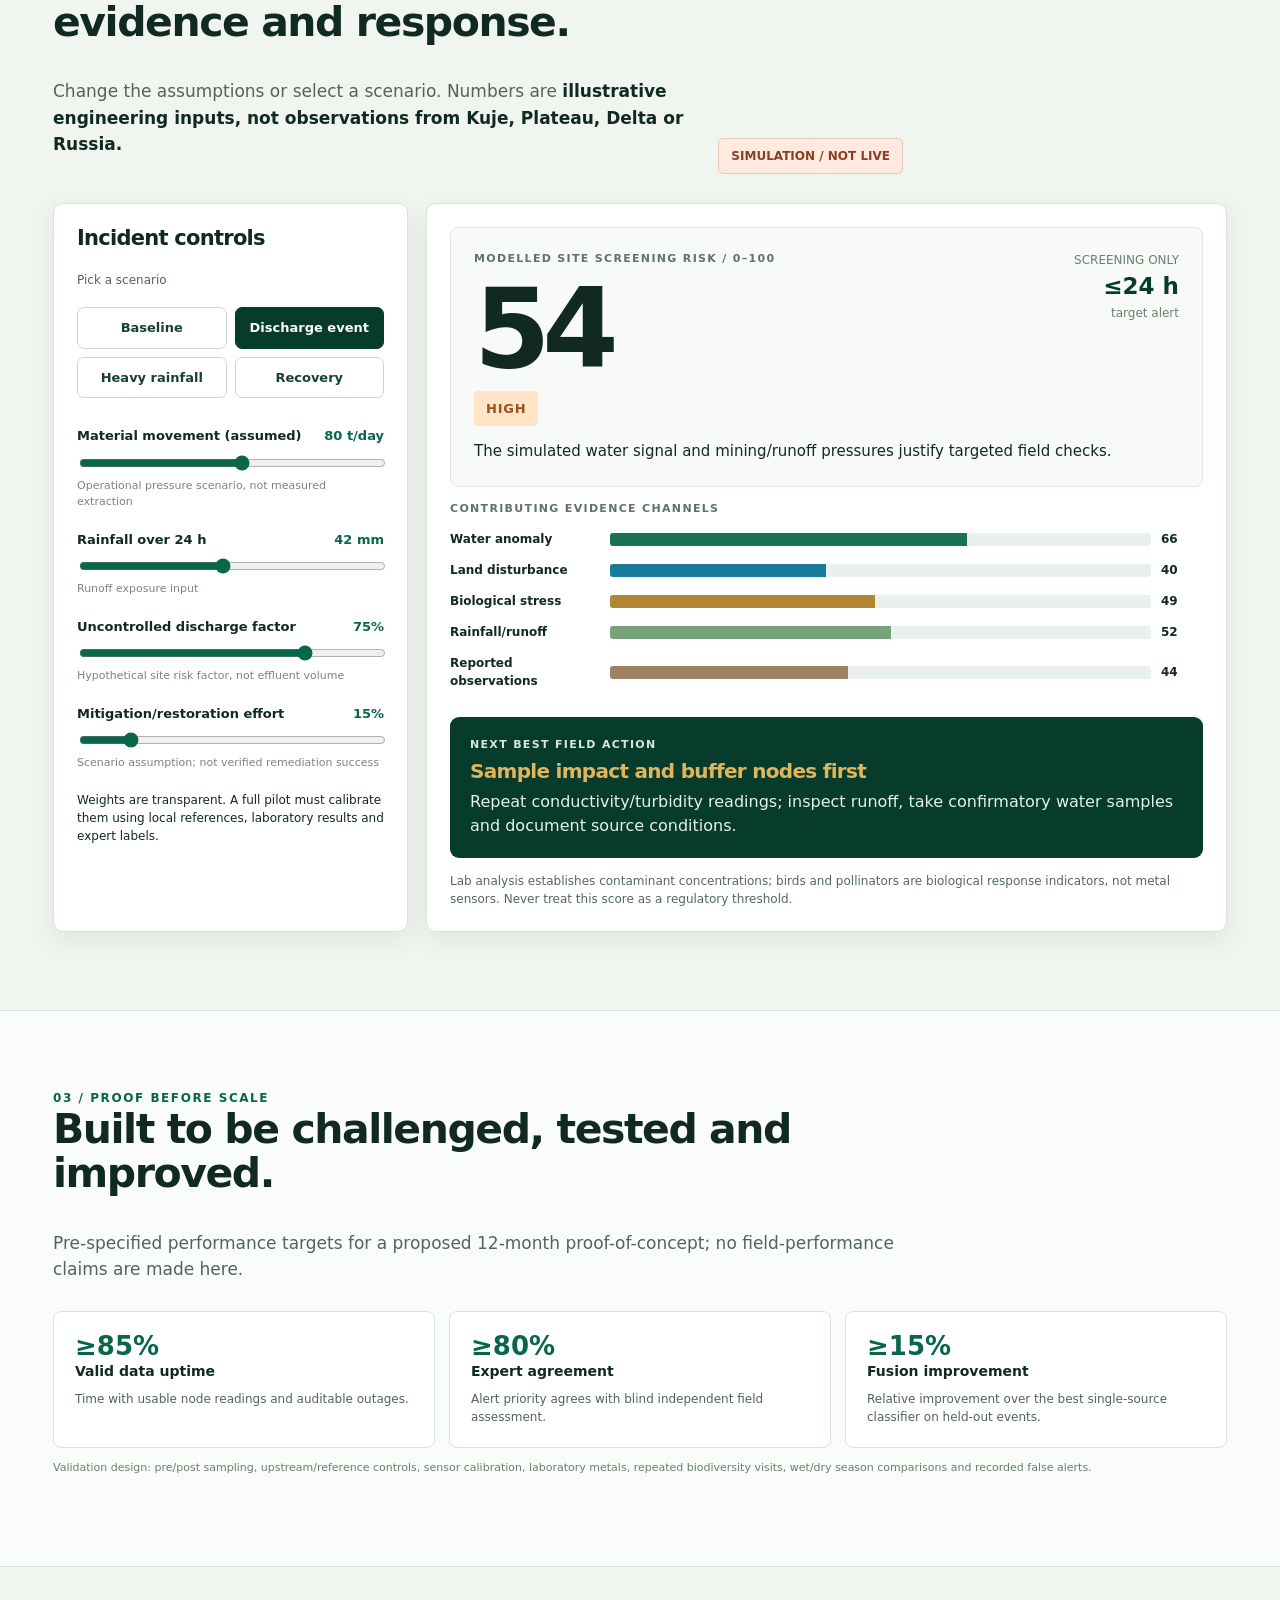
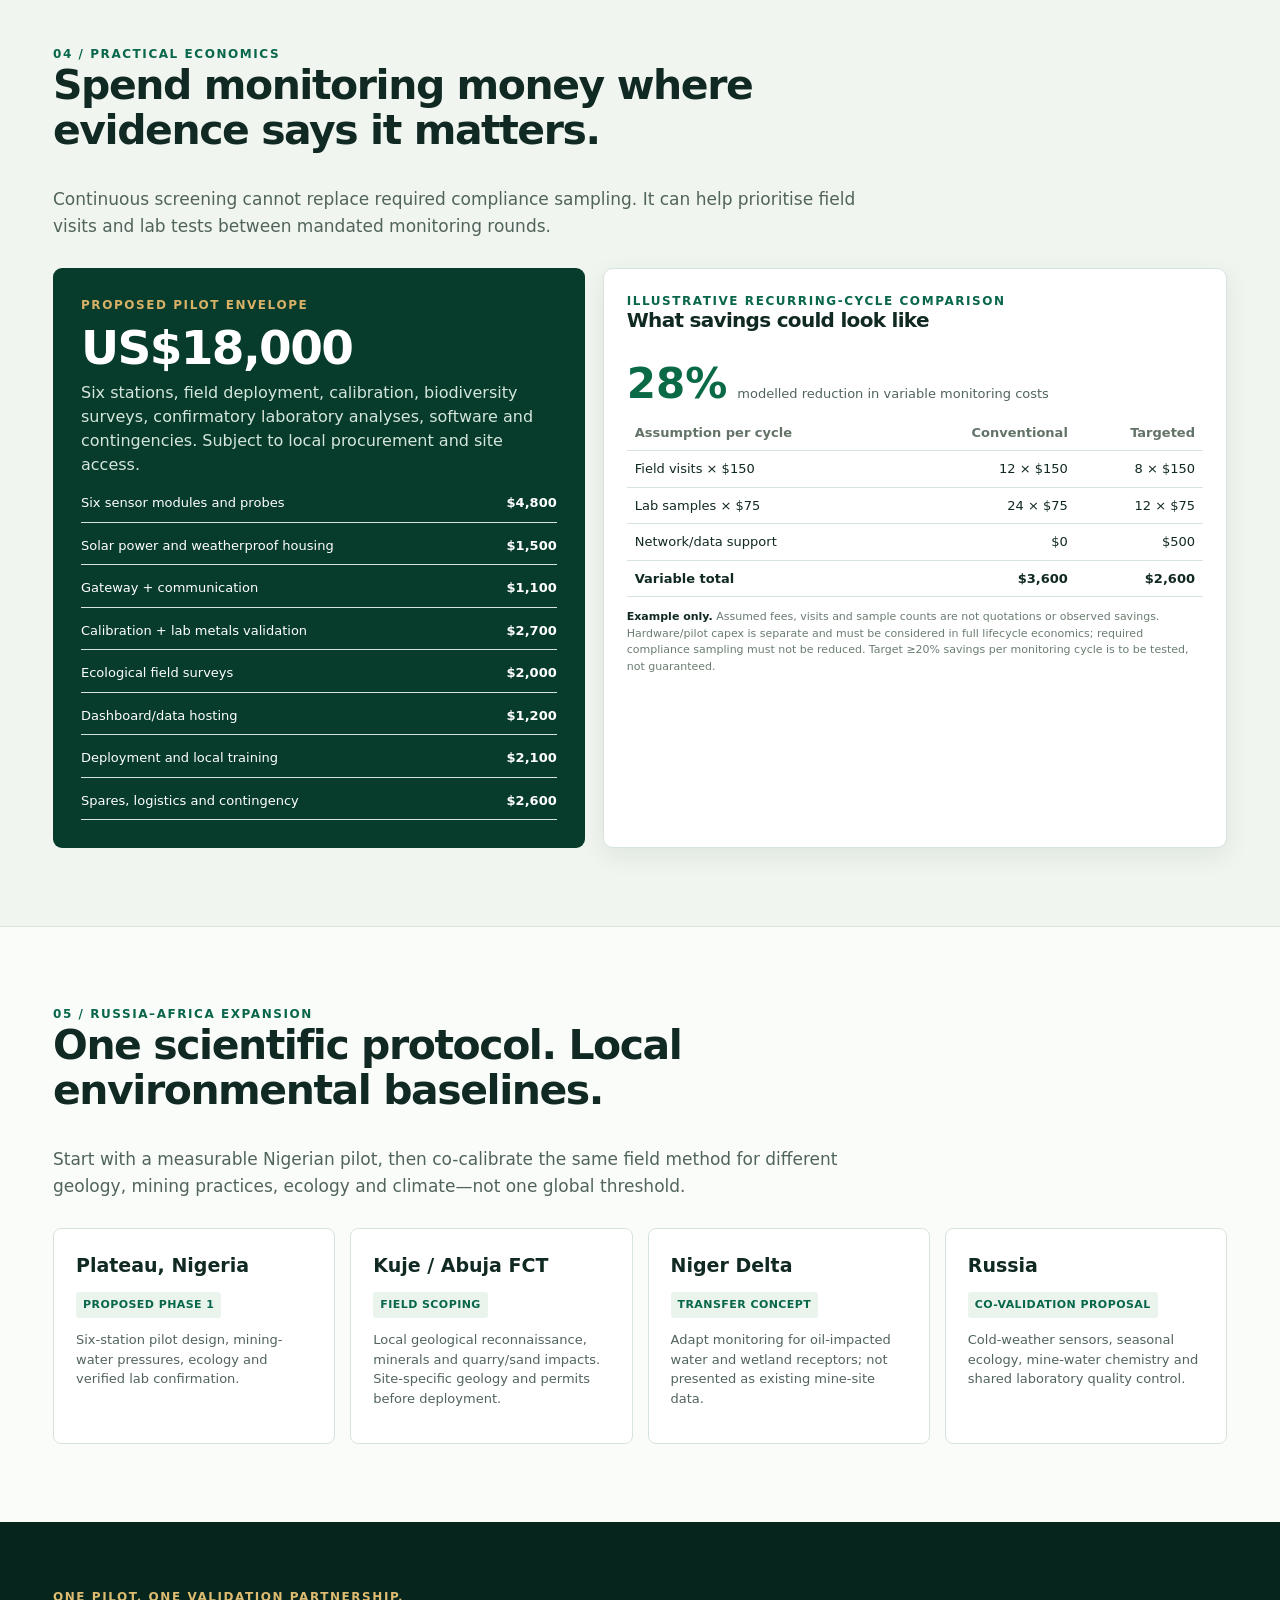
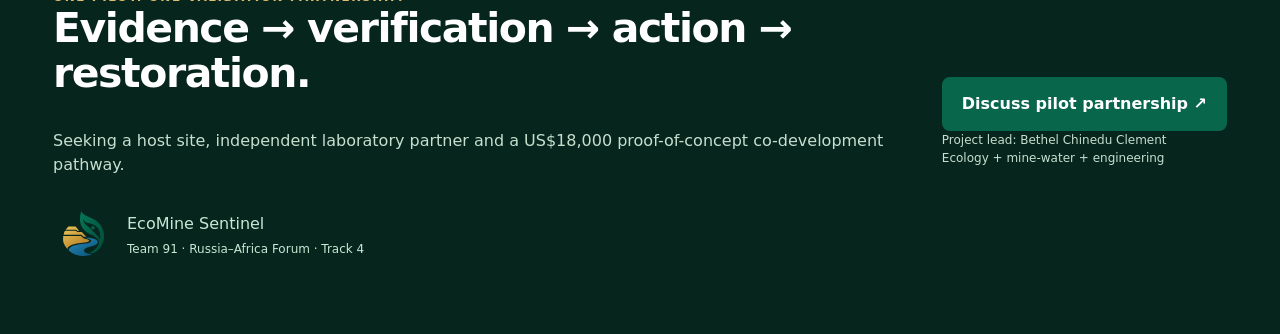
==== commit 35a7d3b1: "Apply supplied EcoMine logo and refine professional site identity" ====
--- a/eco/index.html
+++ b/eco/index.html
@@ -1,18 +1,13 @@
 <!doctype html>
-<html lang="en"><head><meta charset="utf-8"><meta name="viewport" content="width=device-width, initial-scale=1"><meta name="theme-color" content="#063727"><meta name="description" content="EcoMine Sentinel: mine-water, biodiversity and restoration early warning. Explore a transparent simulated pilot incident and validation plan."><title>EcoMine Sentinel | Evidence to Action</title>
+<html lang="en"><head><meta charset="utf-8"><meta name="viewport" content="width=device-width, initial-scale=1"><meta name="theme-color" content="#063727"><meta name="description" content="EcoMine Sentinel: mine-water, biodiversity and restoration early warning. Explore a transparent simulated pilot incident and validation plan."><title>EcoMine Sentinel | Mine-water · Biodiversity · Verified Action</title><link rel="icon" href="[data-uri]" type="image/webp"><meta property="og:title" content="EcoMine Sentinel — Evidence to Action"><meta property="og:description" content="Explore a six-station mining environment monitoring concept. Change mining activity and rainfall to see how evidence drives verification and restoration decisions. Simulated demonstration."><meta property="og:type" content="website">
 <style>
 :root{--ink:#112923;--pine:#073b2b;--deep:#06251d;--green:#08664b;--blue:#146d92;--gold:#ca9232;--line:#d7e3dd;--muted:#51645b;--paper:#fafcf9;--wash:#f0f5ef;--white:#fff;--red:#ad4132;--amber:#a56c1a;--shadow:0 8px 26px #092f1c13}
 *{box-sizing:border-box}html{scroll-behavior:smooth}body{margin:0;background:var(--paper);color:var(--ink);font:16px/1.5 system-ui,-apple-system,"Segoe UI",sans-serif}button,input,select{font:inherit}button{cursor:pointer}a{color:inherit}h1,h2,h3,p{margin-top:0}h1,h2,h3{letter-spacing:-.035em;line-height:1.09}h1{font-size:clamp(42px,5vw,72px);max-width:800px;font-weight:850}h2{font-size:clamp(31px,3.2vw,46px);font-weight:850}h3{font-size:20px;font-weight:850}p{color:var(--muted)}strong{color:var(--ink)}.wrap{max-width:1230px;margin:auto;padding-left:28px;padding-right:28px}.eyebrow{font-size:12px;color:var(--green);font-weight:850;letter-spacing:.13em;text-transform:uppercase}.skip{position:absolute;top:-50px;left:10px;background:#fff;padding:8px;z-index:100}.skip:focus{top:8px}.header{background:#fff;border-bottom:1px solid var(--line);position:sticky;top:0;z-index:20}.navinner{display:flex;align-items:center;justify-content:space-between;gap:24px;min-height:80px}.brand{display:flex;gap:12px;align-items:center;text-decoration:none}.brandmark{height:57px;width:57px;display:block;object-fit:contain}.brandmark svg{width:100%;height:100%;display:block}.brandname{font-weight:900;letter-spacing:-.02em;font-size:19px;line-height:1.05}.brandsub{display:block;font-size:11px;font-weight:650;color:var(--muted);margin-top:6px;letter-spacing:.035em}.navlinks{display:flex;gap:25px;align-items:center}.navlinks a{font-size:14px;font-weight:760;text-decoration:none}.navlinks a:hover,.navlinks a:focus{color:var(--green)}.navcta{border:1px solid var(--green);padding:10px 16px;border-radius:8px!important;color:var(--green)}.hero{padding-top:77px;padding-bottom:72px;display:grid;grid-template-columns:1.04fr .96fr;gap:55px;align-items:center}.hero h1{margin:13px 0 19px}.hero h1 em{font-style:normal;color:var(--green)}.lead{font-size:19px;line-height:1.65;max-width:610px}.actions{display:flex;flex-wrap:wrap;gap:12px;margin-top:26px}.button{display:inline-flex;align-items:center;justify-content:center;gap:10px;text-decoration:none;border-radius:8px;font-weight:800;border:2px solid var(--green);padding:13px 18px;min-height:50px;transition:.15s ease}.button.primary{color:#fff;background:var(--green)}.button.secondary{background:transparent;color:var(--green)}.button:hover,.button:focus{filter:brightness(.91);transform:translateY(-1px)}.disclosure{font-size:12px;color:#65786b;margin-top:19px}.blueprint{position:relative;background:#092c23;border-radius:15px;min-height:458px;padding:23px;overflow:hidden;color:#f8fff8;border:1px solid #245946;box-shadow:var(--shadow)}.blueprint::before{content:'';position:absolute;inset:0;background-image:linear-gradient(#ffffff0d 1px,transparent 1px),linear-gradient(90deg,#ffffff0d 1px,transparent 1px);background-size:27px 27px}.bphead{position:relative;z-index:1;display:flex;justify-content:space-between;gap:16px;font-size:12px;letter-spacing:.08em;font-weight:760}.bphead span:last-child{color:#bbe5ca}.stream{position:absolute;left:-14%;width:134%;top:52%;height:58px;border-radius:50%;border-top:25px solid #177b9a;transform:rotate(-15deg);box-shadow:0 -10px 0 #0a566e}.minebadge{position:absolute;top:105px;left:40px;background:#9b7028;padding:13px 16px;border:1px solid #e8ba5e;font-weight:850;border-radius:6px;font-size:14px}.node{position:absolute;width:45px;height:45px;border-radius:50%;display:grid;place-items:center;font-weight:900;font-size:12px;box-shadow:0 0 0 6px #082c22}.ni{background:#c84c36}.nb{background:#d6a644;color:#162c26}.nr{background:#49b98f;color:#093326}.i1{left:16%;top:39%}.i2{left:35%;top:46%}.b1{left:52%;top:58%}.b2{left:68%;top:64%}.r1{right:22%;bottom:12%}.r2{right:7%;bottom:21%}.legend{position:absolute;left:25px;bottom:19px;display:flex;gap:12px;flex-wrap:wrap;font-size:11px;color:#d6e9e0}.legend span::before{content:'●';margin-right:5px}.legend .li::before{color:#c84c36}.legend .lb::before{color:#d6a644}.legend .lr::before{color:#49b98f}.bpnote{position:absolute;right:18px;top:68px;color:#b5cfc3;font-size:12px}.strip{background:var(--deep);padding:23px 0}.strip .wrap{display:grid;grid-template-columns:repeat(3,1fr);gap:30px}.stat{color:#fff;border-left:4px solid #c79b42;padding-left:16px}.stat b{display:block;font-size:14px;line-height:1.15;margin-bottom:7px}.stat span{color:#cee1d6;font-size:13px}.section{padding-top:78px;padding-bottom:78px}.sectionhead{max-width:850px;margin-bottom:29px}.sectionhead p{font-size:17px;line-height:1.55}.flow{display:grid;grid-template-columns:repeat(5,minmax(0,1fr));gap:12px}.step{background:#fff;border:1px solid var(--line);border-top:5px solid var(--green);padding:19px 17px 22px;border-radius:9px;min-height:228px}.step .number{font-size:12px;font-weight:900;color:var(--green)}.step h3{margin:15px 0 10px;font-size:20px}.step p{font-size:13px;margin:0}.step.water{border-color:var(--blue)}.step.water .number{color:var(--blue)}.step.land{border-color:var(--gold)}.step.land .number{color:var(--gold)}.step.life{border-color:#659a65}.step.actioncard{background:#eaf3ec}.surface{background:var(--wash);border-top:1px solid var(--line);border-bottom:1px solid var(--line)}.demoheads{display:flex;justify-content:space-between;gap:30px;align-items:end}.pill{background:#ffeadf;color:#8a3f25;border:1px solid #e8c9b8;font-weight:850;padding:8px 12px;border-radius:5px;font-size:12px;white-space:nowrap}.dashboard{display:grid;grid-template-columns:355px 1fr;gap:18px}.panel{background:#fff;border:1px solid var(--line);border-radius:10px;padding:23px;box-shadow:var(--shadow)}.controls h3{font-size:21px}.presetbuttons{display:grid;grid-template-columns:1fr 1fr;gap:8px;margin:18px 0 28px}.presetbuttons button{padding:10px 8px;border:1px solid #c7d7cd;background:#fff;color:#17402f;font-size:13px;font-weight:800;border-radius:7px}.presetbuttons button.active,.presetbuttons button[aria-pressed=true]{background:var(--pine);color:#fff;border-color:var(--pine)}.control{margin-bottom:19px}.control label{display:flex;justify-content:space-between;gap:10px;font-size:13px;font-weight:780;margin-bottom:7px}.control output{color:var(--green);font-weight:900}.control input{width:100%;accent-color:var(--green);cursor:pointer}.control small{display:block;color:#78867d;font-size:11px}.result{display:grid;grid-template-columns:1fr 1fr;gap:14px}.riskmain{border:1px solid #e0e9df;background:#f7faf6;border-radius:8px;padding:23px;grid-column:1/-1;display:grid;grid-template-columns:1fr auto;gap:14px;align-items:start}.resultlabel{font-weight:870;color:#617268;text-transform:uppercase;letter-spacing:.12em;font-size:11px}.score{font-size:clamp(68px,9vw,110px);letter-spacing:-.075em;font-weight:880;line-height:1;margin:6px 0 7px}.level{display:inline-block;border-radius:4px;font-weight:900;font-size:13px;padding:8px 12px;letter-spacing:.06em}.level.low{background:#e4f6ea;color:#0f673e}.level.moderate{background:#fff1c8;color:#8a5d12}.level.high{background:#ffe4c8;color:#9d521b}.level.critical{background:#f8d8d3;color:#a32222}.riskdesc{grid-column:1/-1;font-size:15px;color:var(--ink);margin:0;max-width:690px}.riskkey{font-size:12px;color:#6b7f73;align-self:start;text-align:right}.riskkey strong{display:block;font-size:23px;color:var(--pine)}.barchart{grid-column:1/-1}.metric{display:grid;grid-template-columns:150px 1fr 42px;gap:10px;align-items:center;margin:13px 0;font-size:12px;font-weight:760}.meter{height:13px;background:#eaf0eb;border-radius:3px;overflow:hidden}.meter>i{display:block;height:100%;background:#197350;transition:width .2s}.metric:nth-child(2) .meter>i{background:#197b9a}.metric:nth-child(3) .meter>i{background:#b08632}.metric:nth-child(4) .meter>i{background:#78a378}.metric:nth-child(5) .meter>i{background:#9e8161}.decision{background:#073b2b;color:#fff;padding:20px;border-radius:9px;grid-column:1/-1}.decision h3{color:#e0b55b;margin:7px 0}.decision p{color:#e4f2e9;margin:0}.guardrail{grid-column:1/-1;color:#53685c;font-size:12px;margin:0}.facts{display:grid;grid-template-columns:repeat(3,1fr);gap:14px}.fact{border:1px solid var(--line);background:white;padding:21px;border-radius:8px}.fact b{display:block;font-size:26px;line-height:1;color:var(--green)}.fact strong{font-size:14px}.fact p{font-size:12px;margin:7px 0 0}.econ{display:grid;grid-template-columns:.92fr 1.08fr;gap:18px}.budgettop{background:#073b2b;color:white;border-radius:9px;padding:28px}.budgettop .eyebrow{color:#d8b166}.budgettop h2{font-size:47px;margin:8px 0}.budgettop p{color:#d5e6dc}.rows{display:grid;gap:13px}.budgetrow{display:flex;justify-content:space-between;padding-bottom:9px;border-bottom:1px solid var(--line);gap:15px;font-size:13px}.budgetrow b{white-space:nowrap}.savings{display:flex;align-items:baseline;gap:10px}.savings b{color:#0a6a46;font-size:42px}.savings span{font-size:13px;color:var(--muted)}.comparison{width:100%;border-collapse:collapse;font-size:13px}.comparison th{text-align:left;color:#637368}.comparison th,.comparison td{padding:8px;border-bottom:1px solid var(--line)}.comparison th:not(:first-child),.comparison td:not(:first-child){text-align:right}.footnote{font-size:11px;color:#6a7d70;margin-top:12px}.locations{display:grid;grid-template-columns:repeat(4,1fr);gap:15px}.location{border:1px solid var(--line);background:#fff;padding:22px;border-radius:8px}.location strong{font-size:19px}.location .tag{display:inline-block;font-size:11px;letter-spacing:.04em;font-weight:900;background:#eaf4ed;color:var(--green);padding:5px 7px;border-radius:3px;margin:12px 0}.location p{font-size:13px}.footer{background:var(--deep);padding:66px 0;color:#fff}.footer h2{color:white;max-width:780px}.footer p{color:#c6dfcf}.footgrid{display:grid;grid-template-columns:1fr auto;gap:30px;align-items:center}.footbrand{display:flex;gap:10px;align-items:center;margin-top:27px;color:#c8e7d5}.footbrand svg{height:60px;width:60px}.small{font-size:12px}.printonly{display:none}
 @media(max-width:1100px){.flow{grid-template-columns:repeat(3,1fr)}.locations{grid-template-columns:1fr 1fr}.hero{gap:26px}.blueprint{min-height:430px}.navlinks{gap:13px}}@media(max-width:780px){.wrap{padding-left:18px;padding-right:18px}.navinner{min-height:72px}.navlinks{display:none}.hero{padding-top:44px;grid-template-columns:1fr;gap:25px}.hero h1{font-size:clamp(37px,9.5vw,60px)}.blueprint{min-height:370px}.bpnote{display:none}.strip .wrap{grid-template-columns:1fr;gap:20px}.section{padding-top:48px;padding-bottom:50px}.flow,.dashboard,.econ,.locations,.facts{grid-template-columns:1fr}.step{min-height:unset}.demoheads{align-items:start;flex-direction:column}.result{grid-template-columns:1fr}.riskmain{grid-template-columns:1fr auto}.score{font-size:74px}.footgrid{grid-template-columns:1fr}.metric{grid-template-columns:100px 1fr 28px}.brandname{font-size:16px}.brandsub{font-size:10px}.brandmark{width:50px;height:50px}}
 @media(prefers-reduced-motion:reduce){html{scroll-behavior:auto}*{transition:none!important}}@media print{.header{position:relative}.presetbuttons,.controls input{display:none}.hero{page-break-after:always}.section{break-inside:avoid}}
-</style></head><body>
-<a class="skip" href="#main">Skip to content</a><header class="header"><div class="wrap navinner"><a href="#home" class="brand"><div class="brandmark" aria-hidden="true"><svg xmlns="http://www.w3.org/2000/svg" viewBox="0 0 512 512" role="img" aria-label="EcoMine Sentinel leaf, mine and river emblem">
-<defs><linearGradient id="gold" x1="0" x2=".8" y1="0" y2="1"><stop stop-color="#EAC65C"/><stop offset="1" stop-color="#B47B22"/></linearGradient><linearGradient id="blue" x1=".15" y1=".1" x2="1" y2="1"><stop stop-color="#2683B1"/><stop offset="1" stop-color="#065074"/></linearGradient><linearGradient id="green" x1="0" y1=".1" x2="1" y2="1"><stop stop-color="#067455"/><stop offset="1" stop-color="#004A3A"/></linearGradient></defs>
-<path fill="url(#gold)" fill-rule="evenodd" d="M87 274 L86 312 L90 331 L103 359 L122 383 L128 370 L138 360 L162 347 L203 336 L287 326 L301 322 L309 316 L308 310 L297 303 L263 294 L238 272 L88 272Z M90 263 L242 263 L261 279 L284 279 L246 239 L208 239 L194 229 L103 229 L96 242Z M108 220 L197 220 L211 230 L223 229 L193 191 L131 191Z"/>
-<path fill="url(#blue)" fill-rule="evenodd" d="M381 318 L378 313 L366 303 L343 294 L304 288 L269 288 L294 294 L316 303 L325 312 L324 321 L315 329 L296 335 L227 343 L179 354 L159 363 L144 374 L138 381 L133 395 L150 410 L171 423 L196 434 L217 440 L245 444 L268 444 L309 437 L334 427 L315 427 L304 425 L277 415 L265 403 L264 397 L267 389 L274 381 L292 371 L345 357 L366 348 L379 336 L382 328Z"/>
-<path fill="url(#green)" fill-rule="evenodd" d="M241 65 L233 94 L230 120 L230 138 L235 169 L241 186 L249 201 L264 220 L282 236 L309 253 L345 271 L370 288 L383 301 L392 317 L393 333 L391 341 L384 356 L373 372 L361 385 L345 398 L331 407 L307 418 L330 420 L350 417 L374 401 L395 381 L412 358 L423 337 L430 317 L435 290 L435 258 L429 228 L414 193 L394 166 L377 150 L355 134 L336 123 L292 104 L268 91 L257 83Z M257 131 L267 145 L279 155 L297 163 L319 167 L342 174 L363 186 L376 198 L387 213 L393 225 L401 252 L403 285 L400 302 L386 279 L377 268 L312 203 L286 182 L272 168 L260 148 L256 134Z M339 188 L332 191 L328 195 L326 206 L330 214 L338 218 L344 218 L349 216 L354 211 L356 202 L350 191Z"/>
-</svg></div><div><div class="brandname">ECOMINE SENTINEL</div><span class="brandsub">Mine-water · Biodiversity · Restoration</span></div></a><nav class="navlinks" aria-label="Main navigation"><a href="#system">The system</a><a href="#demo">Simulation</a><a href="#economics">Economics</a><a href="#partnerships">Partnerships</a><a href="#next" class="navcta">Pilot proposal ↗</a></nav></div></header>
-<main id="main"><section class="wrap hero" id="home"><div><div class="eyebrow">TEAM 91 / TRACK 4 · RUSSIA–AFRICA YOUNG SCIENTISTS FORUM</div><h1>From mine-water change to <em>verified action.</em></h1><p class="lead">A practical early-warning system combining water sensors, satellite observations and biodiversity surveys. It shows <strong>what changed, where to investigate and what evidence is still missing.</strong></p><div class="actions"><a href="#demo" class="button primary">Explore the simulated incident →</a><a href="#system" class="button secondary">How it works</a></div><div class="disclosure">Interactive concept demonstrator · Simulated measurements · No live mining site connected</div></div><div class="blueprint" role="img" aria-label="Concept plan: two impact nodes near the mine, two buffer nodes and two reference nodes along an illustrative river corridor"><div class="bphead"><span>FIELD MONITORING NETWORK</span><span>6 STATIONS / 3 ZONES</span></div><div class="stream"></div><div class="minebadge">MINE / DISTURBED AREA</div><div class="node ni i1">I1</div><div class="node ni i2">I2</div><div class="node nb b1">B1</div><div class="node nb b2">B2</div><div class="node nr r1">R1</div><div class="node nr r2">R2</div><div class="legend"><span class="li">Impact</span><span class="lb">Buffer</span><span class="lr">Reference</span></div><div class="bpnote">Schematic only · not a georeferenced map</div></div></section>
+.brandmark img{display:block;width:100%;height:100%;object-fit:contain}.brand{gap:12px}.brandname{letter-spacing:.018em}.brandmark{flex:0 0 auto}.hero .eyebrow{letter-spacing:.13em}.dashboard button:focus-visible,.dashboard input:focus-visible,a:focus-visible{outline:3px solid #bd8a37;outline-offset:4px}@media(prefers-reduced-motion:reduce){html{scroll-behavior:auto}} </style></head><body>
+<a class="skip" href="#main">Skip to content</a><header class="header"><div class="wrap navinner"><a href="#home" class="brand"><div class="brandmark"><img src="[data-uri]" alt="EcoMine Sentinel logo: mine, river and leaf" width="57" height="57" decoding="async"></div><div><div class="brandname">ECOMINE SENTINEL</div><span class="brandsub">Mine-water · Biodiversity · Restoration</span></div></a><nav class="navlinks" aria-label="Main navigation"><a href="#system">The system</a><a href="#demo">Simulation</a><a href="#economics">Economics</a><a href="#partnerships">Partnerships</a><a href="#next" class="navcta">Pilot proposal ↗</a></nav></div></header>
+<main id="main"><section class="wrap hero" id="home"><div><div class="eyebrow">TEAM 91 / TRACK 4 · RUSSIA–AFRICA YOUNG SCIENTISTS FORUM</div><h1>From mine-water change to <em>verified action.</em></h1><p class="lead">A practical early-warning system combining water sensors, satellite observations and biodiversity surveys. It shows <strong>what changed, where to investigate and what evidence is still missing.</strong></p><div class="actions"><a href="#demo" class="button primary">Launch the interactive simulation →</a><a href="#system" class="button secondary">How it works</a></div><div class="disclosure">Interactive concept demonstrator · Simulated measurements · No live mining site connected</div></div><div class="blueprint" role="img" aria-label="Concept plan: two impact nodes near the mine, two buffer nodes and two reference nodes along an illustrative river corridor"><div class="bphead"><span>FIELD MONITORING NETWORK</span><span>6 STATIONS / 3 ZONES</span></div><div class="stream"></div><div class="minebadge">MINE / DISTURBED AREA</div><div class="node ni i1">I1</div><div class="node ni i2">I2</div><div class="node nb b1">B1</div><div class="node nb b2">B2</div><div class="node nr r1">R1</div><div class="node nr r2">R2</div><div class="legend"><span class="li">Impact</span><span class="lb">Buffer</span><span class="lr">Reference</span></div><div class="bpnote">Schematic only · not a georeferenced map</div></div></section>
 <div class="strip"><div class="wrap"><div class="stat"><b>One decision, not five dashboards</b><span>Where should an operator verify risk first?</span></div><div class="stat"><b>Six modular stations</b><span>2 impact · 2 buffer · 2 reference</span></div><div class="stat"><b>Designed for low-resource fieldwork</b><span>Solar power, offline buffering and lab confirmation</span></div></div></div>
 <section class="wrap section" id="system"><div class="sectionhead"><div class="eyebrow">01 / THE SCIENCE AND ENGINEERING</div><h2>Evidence follows the contamination pathway.</h2><p>A source–pathway–receptor model: mine pressure can alter runoff or discharge; changes may reach water and habitats; ecological surveys show longer-term biological response. Correlation alone does not establish cause.</p></div><div class="flow"><div class="step"><span class="number">01 / SOURCE</span><h3>Mining pressure</h3><p>Extraction or material movement, exposed ground, tailings and altered drainage.</p></div><div class="step water"><span class="number">02 / PATHWAY</span><h3>Water signal</h3><p>pH, conductivity, turbidity and temperature; targeted metals testing by a laboratory.</p></div><div class="step land"><span class="number">03 / LAND</span><h3>Satellite change</h3><p>Sentinel-2 vegetation and surface-water indices; rainfall and seasonal comparisons.</p></div><div class="step life"><span class="number">04 / RECEPTOR</span><h3>Life responds</h3><p>Bird acoustics, pollinator transects and vegetation plots over repeated surveys.</p></div><div class="step actioncard"><span class="number">05 / RESPONSE</span><h3>Verify & act</h3><p>Prioritise field visits, sample the suspected pathway, document restoration actions.</p></div></div></section>
 <section class="section surface" id="demo"><div class="wrap"><div class="sectionhead demoheads"><div><div class="eyebrow">02 / INTERACTIVE ENGINEERING DEMO</div><h2>Trigger an incident. See the evidence and response.</h2><p>Change the assumptions or select a scenario. Numbers are <strong>illustrative engineering inputs, not observations from Kuje, Plateau, Delta or Russia.</strong></p></div><span class="pill">SIMULATION / NOT LIVE</span></div><div class="dashboard"><div class="panel controls"><h3>Incident controls</h3><p class="small">Pick a scenario</p><div class="presetbuttons" role="group" aria-label="Simulated scenarios"><button type="button" data-preset="baseline" aria-pressed="false">Baseline</button><button type="button" data-preset="incident" aria-pressed="true" class="active">Discharge event</button><button type="button" data-preset="storm" aria-pressed="false">Heavy rainfall</button><button type="button" data-preset="recovery" aria-pressed="false">Recovery</button></div><div class="control"><label for="activity">Material movement (assumed) <output id="actout">80 t/day</output></label><input id="activity" type="range" min="0" max="150" step="5" value="80"><small>Operational pressure scenario, not measured extraction</small></div><div class="control"><label for="rainfall">Rainfall over 24 h <output id="rainout">42 mm</output></label><input id="rainfall" type="range" min="0" max="90" step="2" value="42"><small>Runoff exposure input</small></div><div class="control"><label for="discharge">Uncontrolled discharge factor <output id="disout">75%</output></label><input id="discharge" type="range" min="0" max="100" step="5" value="75"><small>Hypothetical site risk factor, not effluent volume</small></div><div class="control"><label for="recovery">Mitigation/restoration effort <output id="recout">15%</output></label><input id="recovery" type="range" min="0" max="100" step="5" value="15"><small>Scenario assumption; not verified remediation success</small></div><div class="small">Weights are transparent. A full pilot must calibrate them using local references, laboratory results and expert labels.</div></div>
